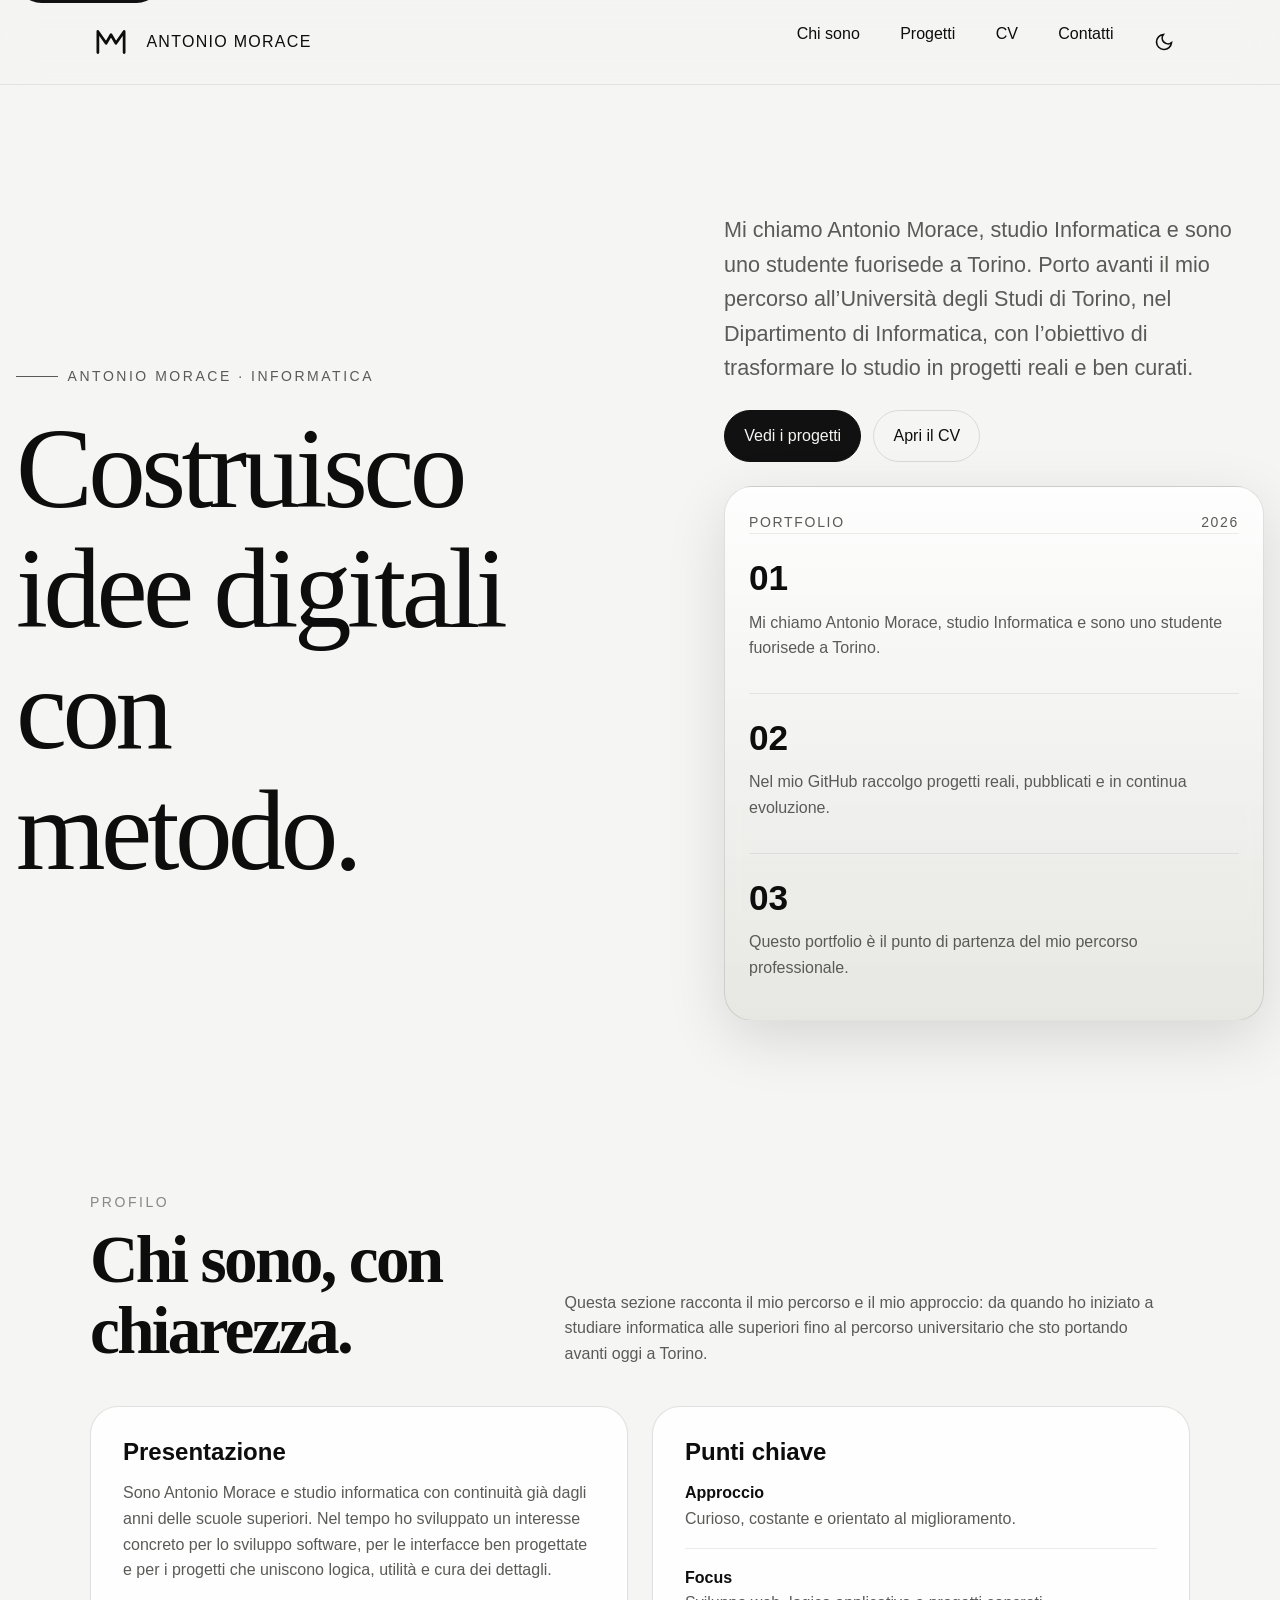
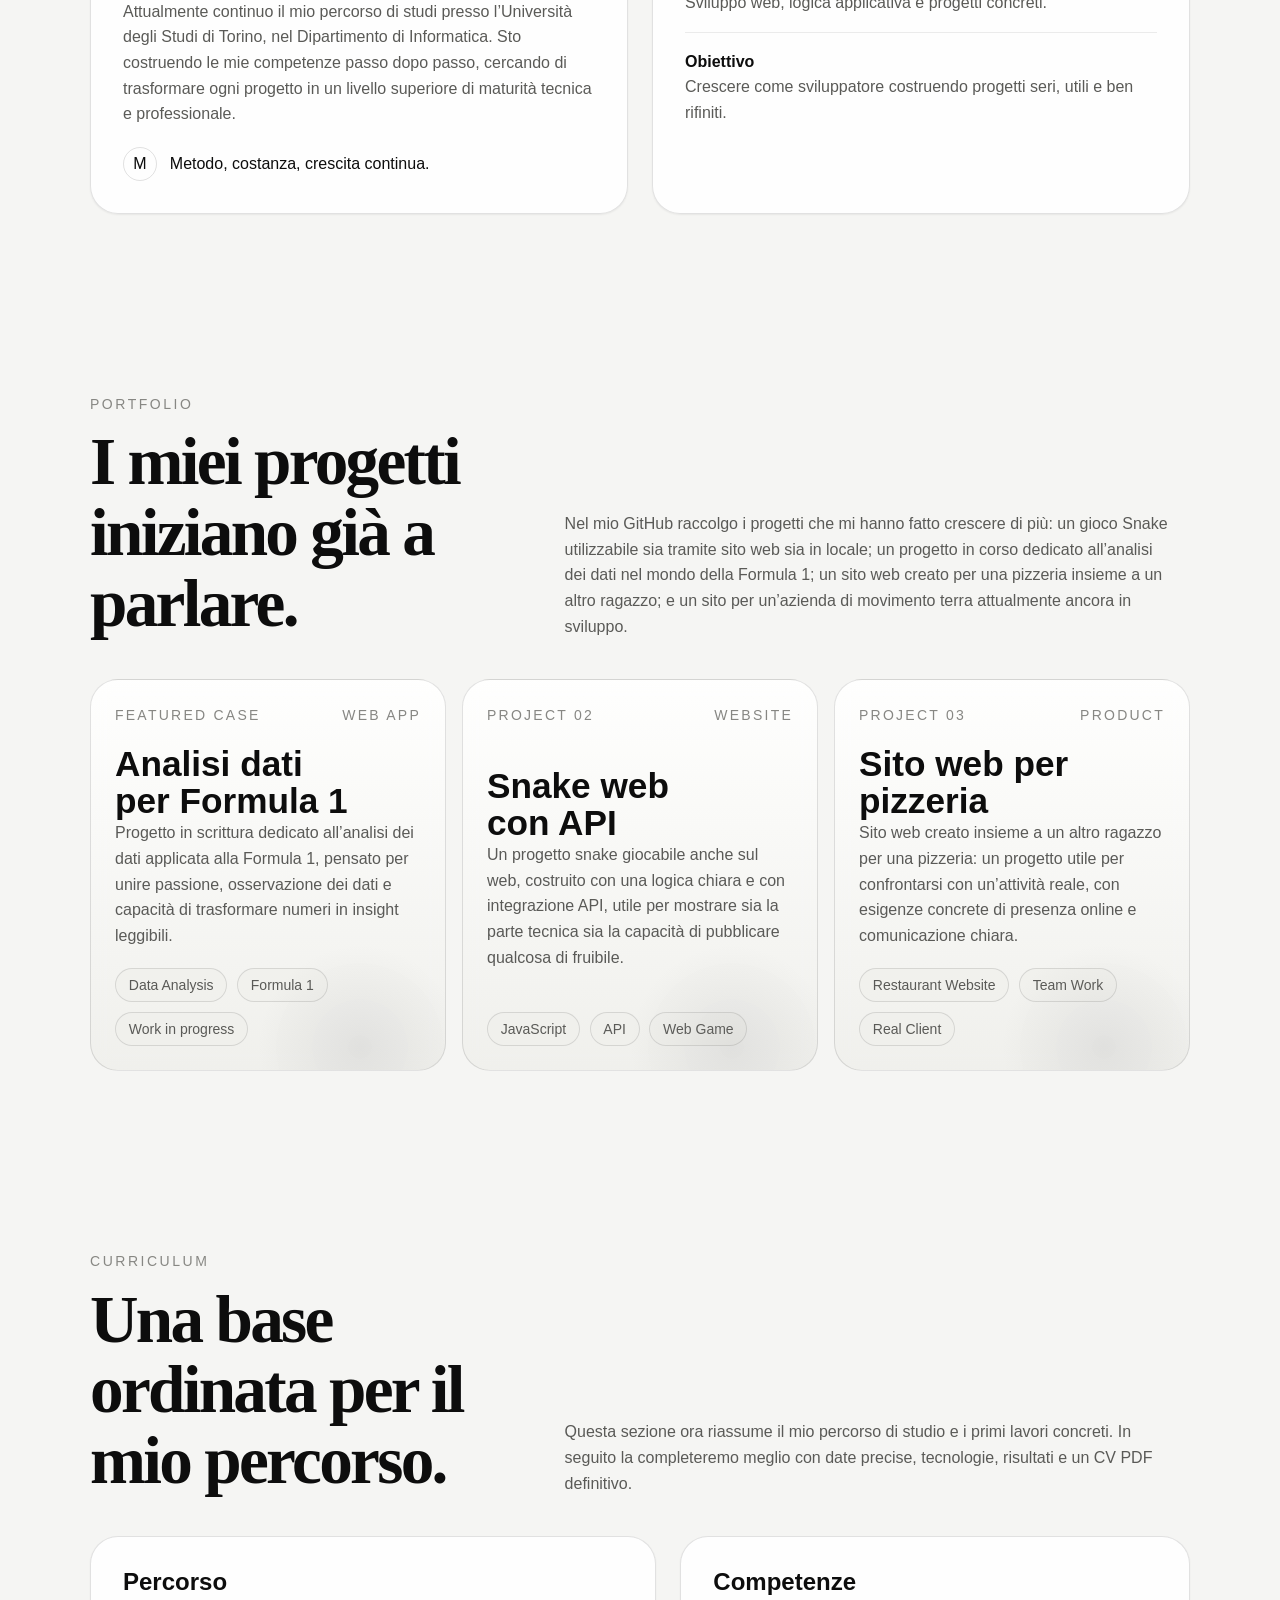
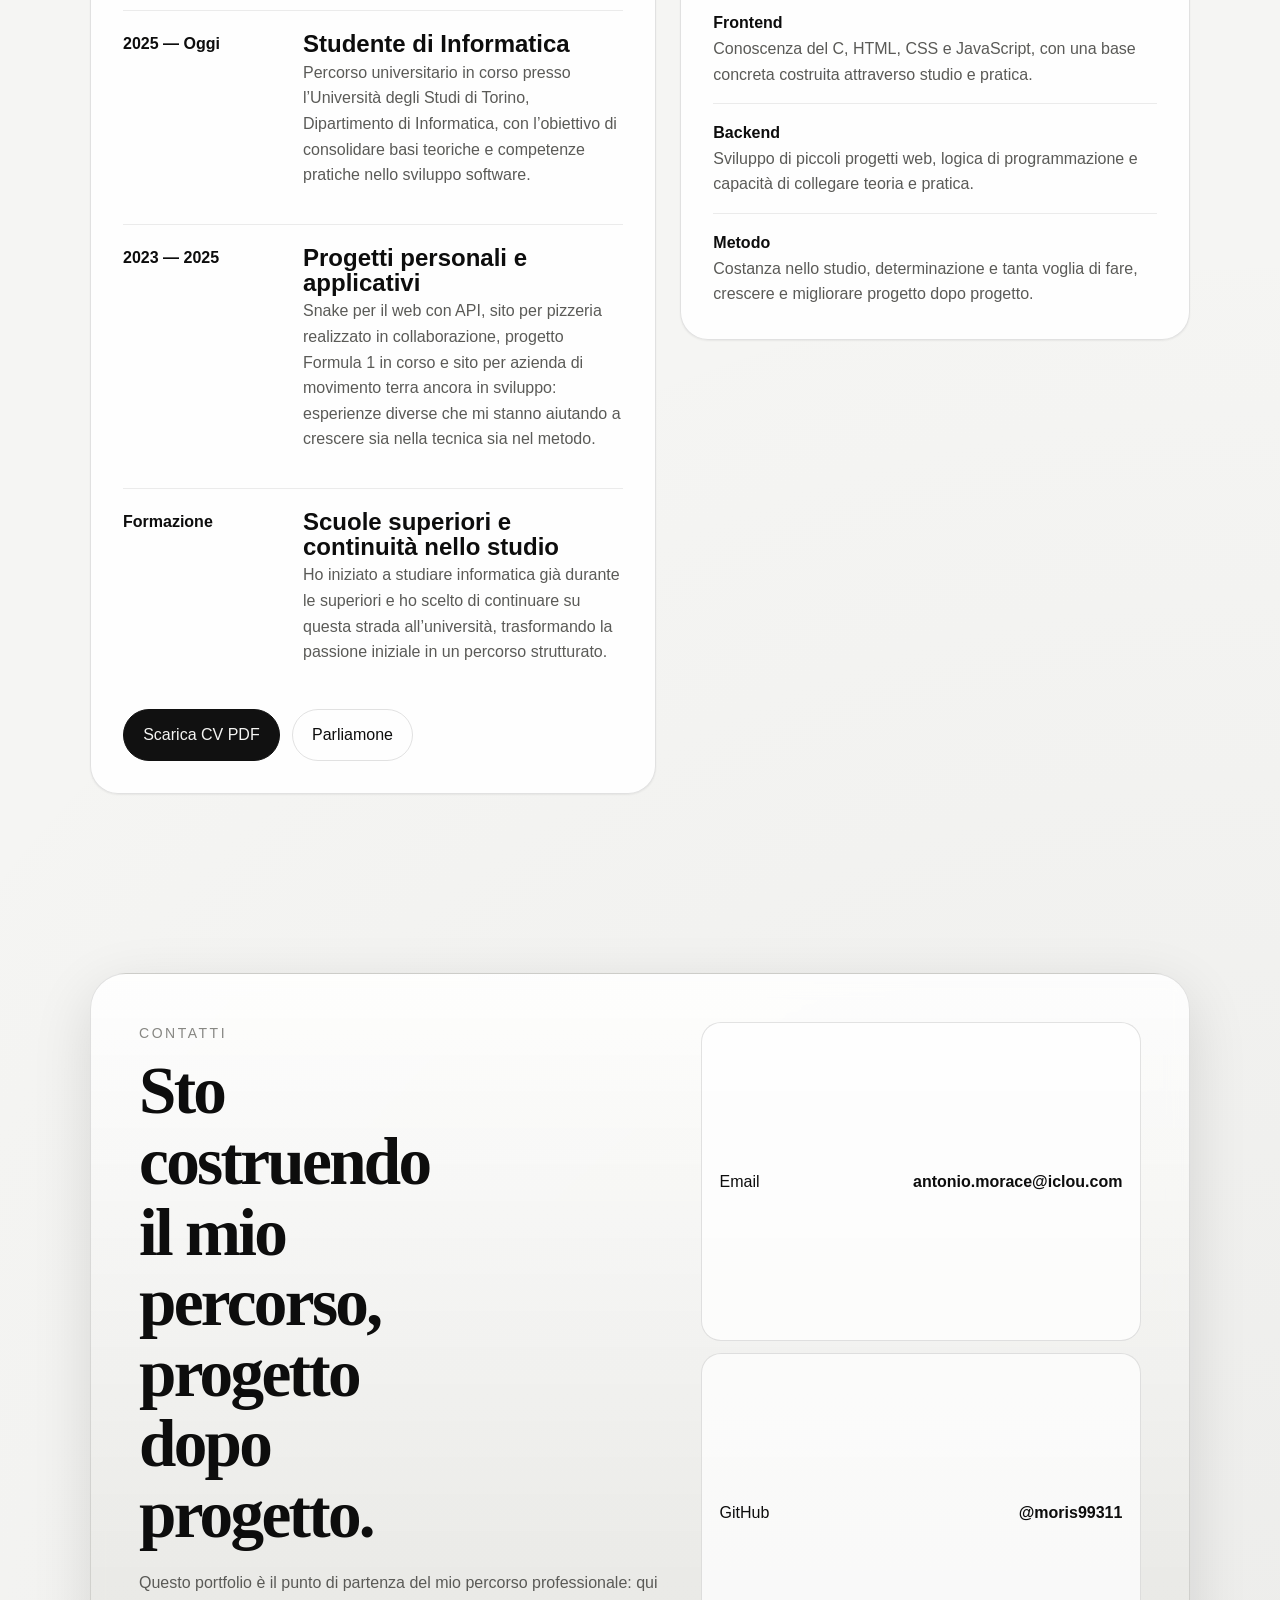
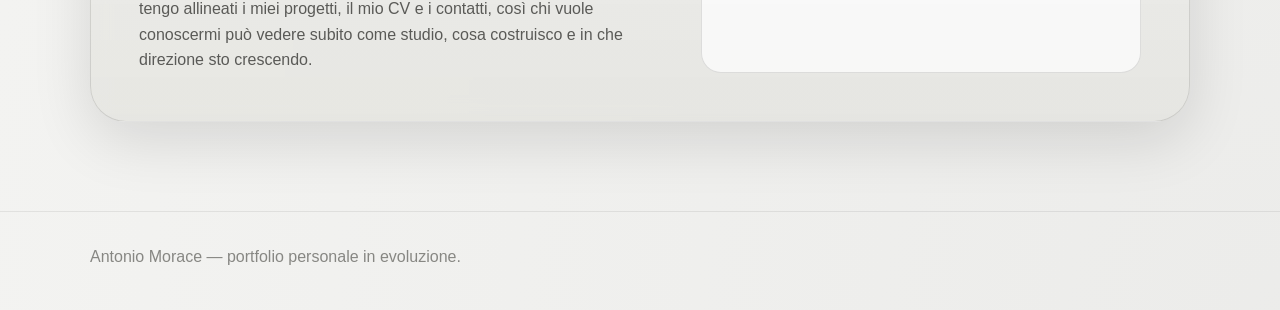
==== index.html @ 9248c42b "Rinomina personal-portfolio.html in index.html per GitHub Pages" ====
<!DOCTYPE html>
<html lang="it">
<head>
  <meta charset="UTF-8" />
  <meta name="viewport" content="width=device-width, initial-scale=1.0" />
  <title>Personal Portfolio</title>
  <meta name="description" content="Sito portfolio personale moderno con progetti, presentazione personale, CV e contatti." />
  <meta property="og:title" content="Personal Portfolio" />
  <meta property="og:description" content="Portfolio personale moderno, elegante e animato." />
  <meta property="og:type" content="website" />
  <link rel="preconnect" href="https://fonts.googleapis.com">
  <link rel="preconnect" href="https://fonts.gstatic.com" crossorigin>
  <link href="https://api.fontshare.com/v2/css?f[]=general-sans@400,500,600,700&f[]=boska@400,500,700&display=swap" rel="stylesheet">
  <link rel="stylesheet" href="./styles.css" />
</head>
<body>
  <a class="skip-link" href="#contenuto">Vai al contenuto</a>

  <header class="site-header">
    <div class="container header-inner">
      <a href="#home" class="brand" aria-label="Vai alla home del portfolio">
        <svg class="logo" viewBox="0 0 64 64" fill="none" xmlns="http://www.w3.org/2000/svg" aria-hidden="true">
          <path d="M12 48V16L24.5 34L32 21L39.5 34L52 16V48" stroke="currentColor" stroke-width="4.2" stroke-linecap="round" stroke-linejoin="round"/>
        </svg>
        <span>Antonio Morace</span>
      </a>

      <nav class="nav" aria-label="Navigazione principale">
        <a href="#about">Chi sono</a>
        <a href="#projects">Progetti</a>
        <a href="#cv">CV</a>
        <a href="#contact">Contatti</a>
        <button class="theme-toggle" data-theme-toggle aria-label="Cambia tema">
          <svg width="20" height="20" viewBox="0 0 24 24" fill="none" stroke="currentColor" stroke-width="2" aria-hidden="true">
            <path d="M21 12.79A9 9 0 1 1 11.21 3 7 7 0 0 0 21 12.79z"/>
          </svg>
        </button>
      </nav>
    </div>
  </header>

  <main id="contenuto">
    <section class="hero wide" id="home">
      <div class="hero-grid">
        <div class="reveal is-visible">
          <div class="eyebrow">Antonio Morace · Informatica</div>
          <h1>Costruisco idee digitali con metodo.</h1>
        </div>

        <div class="hero-copy reveal is-visible">
          <p>
            Mi chiamo Antonio Morace, studio Informatica e sono uno studente fuorisede a Torino.
            Porto avanti il mio percorso all’Università degli Studi di Torino, nel Dipartimento di Informatica,
            con l’obiettivo di trasformare lo studio in progetti reali e ben curati.
          </p>

          <div class="hero-actions">
            <a class="btn btn-primary" href="#projects">Vedi i progetti</a>
            <a class="btn btn-secondary" href="#cv">Apri il CV</a>
          </div>

          <aside class="hero-panel grain" aria-label="Pannello introduttivo portfolio">
            <div class="hero-card-top">
              <span>Portfolio</span>
              <span>2026</span>
            </div>

            <div class="metric-stack">
              <div class="metric">
                <strong>01</strong>
                <span>Mi chiamo Antonio Morace, studio Informatica e sono uno studente fuorisede a Torino.</span>
              </div>
              <div class="metric">
                <strong>02</strong>
                <span>Nel mio GitHub raccolgo progetti reali, pubblicati e in continua evoluzione.</span>
              </div>
              <div class="metric">
                <strong>03</strong>
                <span>Questo portfolio è il punto di partenza del mio percorso professionale.</span>
              </div>
            </div>
          </aside>
        </div>
      </div>
    </section>

    <section id="about">
      <div class="container">
        <div class="section-head reveal">
          <div>
            <div class="section-label">Profilo</div>
            <h2>Chi sono, con chiarezza.</h2>
          </div>
          <p>
            Questa sezione racconta il mio percorso e il mio approccio: da quando ho iniziato a studiare informatica
            alle superiori fino al percorso universitario che sto portando avanti oggi a Torino.
          </p>
        </div>

        <div class="about-grid">
          <article class="panel reveal">
            <h3>Presentazione</h3>
            <p>
              Sono Antonio Morace e studio informatica con continuità già dagli anni delle scuole superiori.
              Nel tempo ho sviluppato un interesse concreto per lo sviluppo software, per le interfacce ben progettate
              e per i progetti che uniscono logica, utilità e cura dei dettagli.
            </p>
            <p>
              Attualmente continuo il mio percorso di studi presso l’Università degli Studi di Torino,
              nel Dipartimento di Informatica. Sto costruendo le mie competenze passo dopo passo,
              cercando di trasformare ogni progetto in un livello superiore di maturità tecnica e professionale.
            </p>
            <div class="signature">
              <span class="signature-mark">M</span>
              <span>Metodo, costanza, crescita continua.</span>
            </div>
          </article>

          <aside class="panel reveal">
            <h3>Punti chiave</h3>
            <div class="mini-list">
              <div class="mini-item">
                <strong>Approccio</strong>
                <p>Curioso, costante e orientato al miglioramento.</p>
              </div>
              <div class="mini-item">
                <strong>Focus</strong>
                <p>Sviluppo web, logica applicativa e progetti concreti.</p>
              </div>
              <div class="mini-item">
                <strong>Obiettivo</strong>
                <p>Crescere come sviluppatore costruendo progetti seri, utili e ben rifiniti.</p>
              </div>
            </div>
          </aside>
        </div>
      </div>
    </section>

    <section id="projects">
      <div class="container">
        <div class="section-head reveal">
          <div>
            <div class="section-label">Portfolio</div>
            <h2>I miei progetti iniziano già a parlare.</h2>
          </div>
          <p>
            Nel mio GitHub raccolgo i progetti che mi hanno fatto crescere di più:
            un gioco Snake utilizzabile sia tramite sito web sia in locale;
            un progetto in corso dedicato all’analisi dei dati nel mondo della Formula 1;
            un sito web creato per una pizzeria insieme a un altro ragazzo;
            e un sito per un’azienda di movimento terra attualmente ancora in sviluppo.
          </p>
        </div>

        <div class="project-grid">
          <article class="project-card large reveal">
            <div class="project-meta"><span>Featured case</span><span>Web app</span></div>
            <div>
              <h3>Analisi dati per Formula 1</h3>
              <p>
                Progetto in scrittura dedicato all’analisi dei dati applicata alla Formula 1,
                pensato per unire passione, osservazione dei dati e capacità di trasformare numeri in insight leggibili.
              </p>
            </div>
            <div class="tags">
              <span class="tag">Data Analysis</span>
              <span class="tag">Formula 1</span>
              <span class="tag">Work in progress</span>
            </div>
          </article>

          <article class="project-card reveal">
            <div class="project-meta"><span>Project 02</span><span>Website</span></div>
            <div>
              <h3>Snake web con API</h3>
              <p>
                Un progetto snake giocabile anche sul web, costruito con una logica chiara e con integrazione API,
                utile per mostrare sia la parte tecnica sia la capacità di pubblicare qualcosa di fruibile.
              </p>
            </div>
            <div class="tags">
              <span class="tag">JavaScript</span>
              <span class="tag">API</span>
              <span class="tag">Web Game</span>
            </div>
          </article>

          <article class="project-card reveal">
            <div class="project-meta"><span>Project 03</span><span>Product</span></div>
            <div>
              <h3>Sito web per pizzeria</h3>
              <p>
                Sito web creato insieme a un altro ragazzo per una pizzeria:
                un progetto utile per confrontarsi con un’attività reale,
                con esigenze concrete di presenza online e comunicazione chiara.
              </p>
            </div>
            <div class="tags">
              <span class="tag">Restaurant Website</span>
              <span class="tag">Team Work</span>
              <span class="tag">Real Client</span>
            </div>
          </article>
        </div>
      </div>
    </section>

    <section id="cv">
      <div class="container">
        <div class="section-head reveal">
          <div>
            <div class="section-label">Curriculum</div>
            <h2>Una base ordinata per il mio percorso.</h2>
          </div>
          <p>
            Questa sezione ora riassume il mio percorso di studio e i primi lavori concreti.
            In seguito la completeremo meglio con date precise, tecnologie, risultati e un CV PDF definitivo.
          </p>
        </div>

        <div class="cv-grid">
          <div class="panel reveal">
            <h3>Percorso</h3>
            <div class="timeline">
              <div class="timeline-item">
                <strong>2025 — Oggi</strong>
                <div>
                  <h3>Studente di Informatica</h3>
                  <p>
                    Percorso universitario in corso presso l’Università degli Studi di Torino,
                    Dipartimento di Informatica, con l’obiettivo di consolidare basi teoriche
                    e competenze pratiche nello sviluppo software.
                  </p>
                </div>
              </div>

              <div class="timeline-item">
                <strong>2023 — 2025</strong>
                <div>
                  <h3>Progetti personali e applicativi</h3>
                  <p>
                    Snake per il web con API, sito per pizzeria realizzato in collaborazione,
                    progetto Formula 1 in corso e sito per azienda di movimento terra ancora in sviluppo:
                    esperienze diverse che mi stanno aiutando a crescere sia nella tecnica sia nel metodo.
                  </p>
                </div>
              </div>

              <div class="timeline-item">
                <strong>Formazione</strong>
                <div>
                  <h3>Scuole superiori e continuità nello studio</h3>
                  <p>
                    Ho iniziato a studiare informatica già durante le superiori e ho scelto di continuare su questa strada
                    all’università, trasformando la passione iniziale in un percorso strutturato.
                  </p>
                </div>
              </div>
            </div>

            <div class="cv-actions">
              <a class="btn btn-primary" href="#">Scarica CV PDF</a>
              <a class="btn btn-secondary" href="#contact">Parliamone</a>
            </div>
          </div>

          <aside class="panel reveal">
            <h3>Competenze</h3>
            <div class="mini-list">
              <div class="mini-item">
                <strong>Frontend</strong>
                <p>Conoscenza del C, HTML, CSS e JavaScript, con una base concreta costruita attraverso studio e pratica.</p>
              </div>
              <div class="mini-item">
                <strong>Backend</strong>
                <p>Sviluppo di piccoli progetti web, logica di programmazione e capacità di collegare teoria e pratica.</p>
              </div>
              <div class="mini-item">
                <strong>Metodo</strong>
                <p>Costanza nello studio, determinazione e tanta voglia di fare, crescere e migliorare progetto dopo progetto.</p>
              </div>
            </div>
          </aside>
        </div>
      </div>
    </section>

    <section id="contact">
      <div class="container">
        <div class="contact-shell reveal">
          <div>
            <div class="section-label">Contatti</div>
            <h2 style="font-family: var(--font-display); font-size: var(--text-3xl); letter-spacing:-.04em; max-width:10ch;">
              Sto costruendo il mio percorso, progetto dopo progetto.
            </h2>
            <p style="margin-top: var(--space-5);">
              Questo portfolio è il punto di partenza del mio percorso professionale:
              qui tengo allineati i miei progetti, il mio CV e i contatti,
              così chi vuole conoscermi può vedere subito come studio, cosa costruisco
              e in che direzione sto crescendo.
            </p>
          </div>

          <div class="contact-list" aria-label="Metodi di contatto">
            <a class="contact-link" href="mailto:antonio.morace@iclou.com">
              <span>Email</span>
              <strong>antonio.morace@iclou.com</strong>
            </a>

            <a class="contact-link" href="https://github.com/moris99311" target="_blank" rel="noopener noreferrer">
              <span>GitHub</span>
              <strong>@moris99311</strong>
            </a>
          </div>
        </div>
      </div>
    </section>
  </main>

  <footer class="footer">
    <div class="container">
      Antonio Morace — portfolio personale in evoluzione.
    </div>
  </footer>

  <script>
    (function () {
      const root = document.documentElement;
      const toggle = document.querySelector('[data-theme-toggle]');
      let theme = matchMedia('(prefers-color-scheme: dark)').matches ? 'dark' : 'light';
      root.setAttribute('data-theme', theme);

      const updateIcon = () => {
        if (!toggle) return;
        toggle.setAttribute('aria-label', theme === 'dark' ? 'Passa al tema chiaro' : 'Passa al tema scuro');
        toggle.innerHTML = theme === 'dark'
          ? '<svg width="20" height="20" viewBox="0 0 24 24" fill="none" stroke="currentColor" stroke-width="2" aria-hidden="true"><circle cx="12" cy="12" r="5"/><path d="M12 1v2M12 21v2M4.22 4.22l1.42 1.42M18.36 18.36l1.42 1.42M1 12h2M21 12h2M4.22 19.78l1.42-1.42M18.36 5.64l1.42-1.42"/></svg>'
          : '<svg width="20" height="20" viewBox="0 0 24 24" fill="none" stroke="currentColor" stroke-width="2" aria-hidden="true"><path d="M21 12.79A9 9 0 1 1 11.21 3 7 7 0 0 0 21 12.79z"/></svg>';
      };

      updateIcon();

      toggle?.addEventListener('click', () => {
        theme = theme === 'dark' ? 'light' : 'dark';
        root.setAttribute('data-theme', theme);
        updateIcon();
      });

      const observer = new IntersectionObserver((entries) => {
        entries.forEach(entry => {
          if (entry.isIntersecting) entry.target.classList.add('is-visible');
        });
      }, { threshold: 0.18 });

      document.querySelectorAll('.reveal:not(.is-visible)').forEach(el => observer.observe(el));

      const header = document.querySelector('.site-header');
      let lastY = window.scrollY;

      window.addEventListener('scroll', () => {
        const currentY = window.scrollY;
        header.style.boxShadow = currentY > 20 ? 'var(--shadow-sm)' : 'none';
        header.style.transform = currentY > lastY && currentY > 160 ? 'translateY(-100%)' : 'translateY(0)';
        lastY = currentY;
      }, { passive: true });
    })();
  </script>
</body>
</html>
---- styles.css ----
:root,[data-theme="light"] {
      --font-body: 'General Sans', Inter, sans-serif;
      --font-display: 'Boska', Georgia, serif;
      --text-xs: clamp(0.75rem, 0.7rem + 0.25vw, 0.875rem);
      --text-sm: clamp(0.875rem, 0.8rem + 0.35vw, 1rem);
      --text-base: clamp(1rem, 0.95rem + 0.25vw, 1.125rem);
      --text-lg: clamp(1.125rem, 1rem + 0.75vw, 1.5rem);
      --text-xl: clamp(1.5rem, 1.2rem + 1.25vw, 2.25rem);
      --text-2xl: clamp(2rem, 1.2rem + 2.5vw, 3.5rem);
      --text-3xl: clamp(2.5rem, 1rem + 4vw, 5rem);
      --text-hero: clamp(3.4rem, 0.8rem + 8vw, 8rem);
      --space-1: 0.25rem;
      --space-2: 0.5rem;
      --space-3: 0.75rem;
      --space-4: 1rem;
      --space-5: 1.25rem;
      --space-6: 1.5rem;
      --space-8: 2rem;
      --space-10: 2.5rem;
      --space-12: 3rem;
      --space-16: 4rem;
      --space-20: 5rem;
      --space-24: 6rem;
      --space-32: 8rem;
      --color-bg: #f5f5f3;
      --color-surface: #ffffff;
      --color-surface-2: #efefec;
      --color-surface-offset: #e5e5e1;
      --color-surface-dynamic: #d8d8d2;
      --color-border: rgba(17,17,17,.12);
      --color-divider: rgba(17,17,17,.08);
      --color-text: #0d0d0d;
      --color-text-muted: #5a5a57;
      --color-text-faint: #878783;
      --color-text-inverse: #f5f5f3;
      --color-primary: #111111;
      --color-primary-hover: #2d2d2d;
      --color-primary-active: #000000;
      --shadow-sm: 0 1px 2px rgba(0,0,0,.06);
      --shadow-md: 0 10px 30px rgba(0,0,0,.08);
      --shadow-lg: 0 18px 60px rgba(0,0,0,.12);
      --radius-sm: .5rem;
      --radius-md: .85rem;
      --radius-lg: 1.25rem;
      --radius-xl: 1.75rem;
      --radius-full: 9999px;
      --transition-interactive: 180ms cubic-bezier(0.16, 1, 0.3, 1);
      --content-default: 1100px;
      --content-wide: 1320px;
      --header-height: 84px;
    }

    [data-theme="dark"] {
      --color-bg: #0c0c0c;
      --color-surface: #121212;
      --color-surface-2: #171717;
      --color-surface-offset: #1d1d1d;
      --color-surface-dynamic: #292929;
      --color-border: rgba(255,255,255,.12);
      --color-divider: rgba(255,255,255,.08);
      --color-text: #f2f2ef;
      --color-text-muted: #b7b7b1;
      --color-text-faint: #7a7a75;
      --color-text-inverse: #101010;
      --color-primary: #f2f2ef;
      --color-primary-hover: #ffffff;
      --color-primary-active: #d8d8d2;
      --shadow-sm: 0 1px 2px rgba(0,0,0,.3);
      --shadow-md: 0 12px 30px rgba(0,0,0,.35);
      --shadow-lg: 0 18px 60px rgba(0,0,0,.45);
    }

    @media (prefers-color-scheme: dark) {
      :root:not([data-theme]) {
        --color-bg: #0c0c0c;
        --color-surface: #121212;
        --color-surface-2: #171717;
        --color-surface-offset: #1d1d1d;
        --color-surface-dynamic: #292929;
        --color-border: rgba(255,255,255,.12);
        --color-divider: rgba(255,255,255,.08);
        --color-text: #f2f2ef;
        --color-text-muted: #b7b7b1;
        --color-text-faint: #7a7a75;
        --color-text-inverse: #101010;
        --color-primary: #f2f2ef;
        --color-primary-hover: #ffffff;
        --color-primary-active: #d8d8d2;
      }
    }

    *, *::before, *::after { box-sizing: border-box; margin: 0; padding: 0; }
    html { scroll-behavior: smooth; text-size-adjust: none; scroll-padding-top: 96px; }
    body {
      min-height: 100dvh;
      font-family: var(--font-body, sans-serif);
      background:
        radial-gradient(circle at top left, rgba(255,255,255,.05), transparent 28%),
        radial-gradient(circle at bottom right, rgba(128,128,128,.08), transparent 32%),
        var(--color-bg);
      color: var(--color-text);
      line-height: 1.6;
      overflow-x: hidden;
    }
    img, svg { display:block; max-width:100%; }
    a { color: inherit; text-decoration: none; }
    button { border: none; background: none; color: inherit; cursor: pointer; }
    p { max-width: 68ch; color: var(--color-text-muted); }
    h1, h2, h3 { line-height: 1.05; }
    ::selection { background: rgba(127,127,127,.25); }
    :focus-visible { outline: 2px solid var(--color-primary); outline-offset: 3px; border-radius: var(--radius-sm); }
    @media (prefers-reduced-motion: reduce) {
      *,*::before,*::after { animation-duration: .01ms !important; transition-duration: .01ms !important; scroll-behavior: auto !important; }
    }

    .skip-link {
      position: absolute; left: 1rem; top: -3rem; background: var(--color-primary); color: var(--color-text-inverse);
      padding: .8rem 1rem; border-radius: var(--radius-full); z-index: 999;
    }
    .skip-link:focus { top: 1rem; }

    .container { width:min(calc(100% - 2rem), var(--content-default)); margin-inline:auto; }
    .wide { width:min(calc(100% - 2rem), var(--content-wide)); margin-inline:auto; }

    main { overflow: clip; }

    .site-header {
      position: sticky; top: 0; z-index: 50;
      background: color-mix(in srgb, var(--color-bg) 82%, transparent);
      backdrop-filter: blur(18px);
      border-bottom: 1px solid var(--color-divider);
    }
    .header-inner {
      display:flex; align-items:center; justify-content:space-between; gap:var(--space-4);
      min-height: var(--header-height);
      padding-block: var(--space-2);
    }
    .brand { display:flex; align-items:center; gap:.9rem; font-size:var(--text-sm); letter-spacing:.08em; text-transform:uppercase; flex-shrink:0; }
    .logo { width:42px; height:42px; color: var(--color-text); }
    .nav { display:flex; align-items:center; justify-content:flex-end; gap: var(--space-2); flex-wrap: wrap; }
    .nav a, .theme-toggle {
      min-height:44px; padding: 0 .95rem; border-radius: var(--radius-full); font-size: var(--text-sm);
      border:1px solid transparent; transition: background var(--transition-interactive), border-color var(--transition-interactive), transform var(--transition-interactive);
    }
    .nav a:hover, .theme-toggle:hover { background: var(--color-surface-2); border-color: var(--color-border); }
    .nav a:active, .theme-toggle:active { transform: translateY(1px); }

    .hero {
      min-height: calc(100dvh - var(--header-height));
      display:grid; align-items:center; padding: clamp(var(--space-16), 10vw, var(--space-32)) 0 clamp(var(--space-10), 5vw, var(--space-16));
    }
    .hero-grid {
      display:grid; grid-template-columns: minmax(0, 1.1fr) minmax(320px, .9fr); gap: clamp(var(--space-6), 4vw, var(--space-12)); align-items:center;
    }
    .eyebrow {
      display:inline-flex; align-items:center; gap:.6rem; margin-bottom: var(--space-5);
      font-size:var(--text-xs); letter-spacing:.18em; text-transform:uppercase; color: var(--color-text-muted);
    }
    .eyebrow::before { content:""; width:42px; height:1px; background: currentColor; }
    .hero h1 {
      font-family: var(--font-display, serif);
      font-size: var(--text-hero);
      font-weight: 500;
      letter-spacing: -.04em;
      max-width: 9ch;
    }
    .hero-copy {
      display:grid; gap: var(--space-6);
      padding-bottom: var(--space-4);
      align-content:center;
    }
    .hero-copy p { font-size: clamp(1rem, .92rem + .65vw, 1.35rem); color: var(--color-text-muted); max-width: 56ch; }
    .hero-actions { display:flex; gap: var(--space-3); flex-wrap:wrap; }
    .btn {
      display:inline-flex; align-items:center; justify-content:center; gap:.8rem;
      min-height:52px; padding: 0 1.2rem; border-radius: var(--radius-full);
      font-size: var(--text-sm); border:1px solid var(--color-border);
      transition: transform var(--transition-interactive), background var(--transition-interactive), box-shadow var(--transition-interactive), border-color var(--transition-interactive);
    }
    .btn:hover { transform: translateY(-1px); box-shadow: var(--shadow-md); }
    .btn:active { transform: translateY(0); }
    .btn-primary { background: var(--color-primary); color: var(--color-text-inverse); border-color: var(--color-primary); }
    .btn-secondary { background: transparent; }

    .hero-panel {
      background: linear-gradient(180deg, color-mix(in srgb, var(--color-surface) 88%, transparent), color-mix(in srgb, var(--color-surface-offset) 92%, transparent));
      border:1px solid var(--color-border);
      border-radius: var(--radius-xl);
      padding: var(--space-6);
      box-shadow: var(--shadow-lg);
      position: relative;
      overflow: hidden;
      min-height: 440px;
      display:grid; align-content:space-between;
    }
    .hero-panel::before {
      content:""; position:absolute; inset:-20% auto auto 40%; width:280px; height:280px; border-radius:50%;
      background: radial-gradient(circle, rgba(255,255,255,.14), transparent 60%);
      filter: blur(10px);
    }
    .hero-card-top { display:flex; justify-content:space-between; gap:var(--space-4); font-size:var(--text-xs); letter-spacing:.12em; text-transform:uppercase; color:var(--color-text-muted); }
    .metric-stack { display:grid; gap: var(--space-4); align-self:end; }
    .metric {
      display:grid; gap:.2rem;
      padding: var(--space-4) 0;
      border-top:1px solid var(--color-divider);
    }
    .metric strong { font-size: var(--text-xl); font-weight:600; color: var(--color-text); }
    .metric span { font-size:var(--text-sm); color: var(--color-text-muted); }

    main section { padding-block: clamp(var(--space-12), 7vw, var(--space-24)); scroll-margin-top: 110px; }
    .section-head {
      display:grid; grid-template-columns: minmax(280px, .82fr) minmax(0, 1.18fr); gap: clamp(var(--space-5), 4vw, var(--space-10)); margin-bottom: var(--space-10);
      align-items:end;
    }
    .section-head h2 { font-family: var(--font-display, serif); font-size: var(--text-3xl); letter-spacing:-.04em; }
    .section-label { font-size: var(--text-xs); text-transform: uppercase; letter-spacing: .18em; color: var(--color-text-faint); margin-bottom: var(--space-3); }

    .about-grid {
      display:grid; grid-template-columns: 1fr 1fr; gap: var(--space-6);
    }
    .panel {
      background: color-mix(in srgb, var(--color-surface) 88%, transparent);
      border:1px solid var(--color-border);
      border-radius: var(--radius-xl);
      padding: clamp(var(--space-5), 3vw, var(--space-8));
      box-shadow: var(--shadow-sm);
    }
    .panel h3 { font-size: var(--text-lg); margin-bottom: var(--space-4); }
    .panel p + p { margin-top: var(--space-4); }

    .signature {
      margin-top: var(--space-5); display:inline-flex; align-items:center; gap:.8rem;
      color: var(--color-text); font-size: var(--text-sm);
    }
    .signature-mark { width:34px; height:34px; border-radius:50%; border:1px solid var(--color-border); display:grid; place-items:center; }

    .project-grid {
      display:grid; grid-template-columns: repeat(12, minmax(0, 1fr)); gap: var(--space-4);
    }
    .project-card {
      grid-column: span 4;
      align-content:space-between;
      background: linear-gradient(180deg, color-mix(in srgb, var(--color-surface) 92%, transparent), color-mix(in srgb, var(--color-surface-2) 92%, transparent));
      border:1px solid var(--color-border);
      border-radius: var(--radius-xl);
      padding: var(--space-6);
      display:grid; gap: var(--space-5);
      min-height: 320px;
      position:relative;
      overflow:hidden;
      transition: transform var(--transition-interactive), box-shadow var(--transition-interactive), border-color var(--transition-interactive);
    }
    .project-card:hover { transform: translateY(-3px); box-shadow: var(--shadow-md); }
    .project-card.large { grid-column: span 4; min-height: 320px; }
    .project-card::after {
      content:""; position:absolute; inset:auto -10% -25% auto; width:240px; height:240px; border-radius:50%;
      background: radial-gradient(circle, rgba(127,127,127,.14), transparent 60%);
    }
    .project-meta { display:flex; justify-content:space-between; gap:var(--space-3); font-size:var(--text-xs); color:var(--color-text-faint); text-transform:uppercase; letter-spacing:.16em; }
    .project-card h3 { font-size: var(--text-xl); max-width: 12ch; }
    .project-card p { font-size: var(--text-sm); }
    .tags { display:flex; flex-wrap:wrap; gap:.6rem; }
    .tag {
      min-height:34px; display:inline-flex; align-items:center; padding:0 .8rem; border-radius:var(--radius-full);
      font-size:var(--text-xs); border:1px solid var(--color-border); color: var(--color-text-muted);
      background: color-mix(in srgb, var(--color-surface-2) 70%, transparent);
    }

    .timeline { display:grid; gap: var(--space-4); }
    .timeline-item {
      display:grid; grid-template-columns: 160px 1fr; gap: var(--space-5);
      padding: var(--space-5) 0; border-top: 1px solid var(--color-divider);
    }
    .timeline-item strong { font-size: var(--text-sm); color: var(--color-text); }
    .timeline-item h3 { font-size: var(--text-lg); margin-bottom: .2rem; }

    .cv-grid {
      display:grid; grid-template-columns: 1fr .9fr; gap: var(--space-6);
      align-items:start;
    }
    .cv-actions { display:flex; flex-wrap:wrap; gap: var(--space-3); margin-top: var(--space-6); }
    .mini-list { display:grid; gap: var(--space-4); }
    .mini-item { padding-bottom: var(--space-4); border-bottom:1px solid var(--color-divider); }
    .mini-item:last-child { border-bottom:none; padding-bottom:0; }

    .contact-shell {
      display:grid; grid-template-columns: 1.1fr .9fr; gap: var(--space-6);
      padding: clamp(var(--space-8), 5vw, var(--space-12));
      border-radius: calc(var(--radius-xl) + .5rem);
      background: linear-gradient(180deg, color-mix(in srgb, var(--color-surface) 86%, transparent), color-mix(in srgb, var(--color-surface-offset) 94%, transparent));
      border:1px solid var(--color-border);
      box-shadow: var(--shadow-lg);
    }
    .contact-list { display:grid; gap: var(--space-3); }
    .contact-link {
      display:flex; align-items:center; justify-content:space-between; gap:var(--space-4); padding: 1rem 1.1rem; min-height:56px;
      border:1px solid var(--color-border); border-radius: var(--radius-lg); background: color-mix(in srgb, var(--color-surface) 70%, transparent);
      transition: transform var(--transition-interactive), border-color var(--transition-interactive), background var(--transition-interactive);
    }
    .contact-link:hover { transform: translateY(-2px); border-color: color-mix(in srgb, var(--color-text) 20%, transparent); }

    @media (min-width: 981px) {
      .project-grid { align-items: stretch; }
      .project-card, .project-card.large { min-height: 320px; }
      .panel, .project-card, .hero-panel, .contact-shell { backdrop-filter: blur(10px); }
    }

    .footer {
      padding: var(--space-8) 0 var(--space-10); border-top:1px solid var(--color-divider); color: var(--color-text-faint); font-size: var(--text-sm);
    }

    .reveal { opacity: 0; transform: translateY(18px); transition: opacity .8s cubic-bezier(0.16, 1, 0.3, 1), transform .8s cubic-bezier(0.16, 1, 0.3, 1); }
    .reveal.is-visible { opacity:1; transform: translateY(0); }

    .grain::before {
      content:""; position:absolute; inset:0; pointer-events:none; opacity:.08;
      background-image: radial-gradient(circle at 20% 20%, rgba(255,255,255,.8) 0 1px, transparent 1px), radial-gradient(circle at 80% 30%, rgba(255,255,255,.45) 0 1px, transparent 1px), radial-gradient(circle at 50% 80%, rgba(255,255,255,.35) 0 1px, transparent 1px);
      background-size: 24px 24px, 30px 30px, 18px 18px;
      mix-blend-mode: overlay;
    }

    @media (max-width: 1180px) {
      .hero-grid { grid-template-columns: 1fr; }
      .hero-copy { max-width: 760px; }
      .hero-panel { min-height: 320px; }
    }

    @media (max-width: 980px) {
      :root { --header-height: auto; }
      .hero-grid, .section-head, .about-grid, .cv-grid, .contact-shell { grid-template-columns: 1fr; }
      .project-card, .project-card.large { grid-column: span 12; }
      .timeline-item { grid-template-columns: 1fr; gap: var(--space-2); }
      .hero { min-height: auto; padding-top: var(--space-12); }
      .hero-panel { min-height: 300px; }
      .section-head { margin-bottom: var(--space-8); }
      .section-head p { max-width: 60ch; }
      .contact-shell { gap: var(--space-8); }
    }

    @media (max-width: 700px) {
      html { scroll-padding-top: 130px; }
      .container, .wide { width:min(calc(100% - 1.2rem), 100%); }
      .site-header { position: sticky; }
      .header-inner { align-items:flex-start; flex-direction:column; justify-content:center; padding-block:.75rem; }
      .brand { width:100%; justify-content:space-between; }
      .nav { width:100%; overflow:auto; padding-bottom:.35rem; flex-wrap:nowrap; justify-content:flex-start; scrollbar-width:none; }
      .nav::-webkit-scrollbar { display:none; }
      .nav a, .theme-toggle { white-space:nowrap; flex:0 0 auto; min-height:46px; }
      .hero { padding-top: var(--space-10); }
      .hero h1 { max-width: 8ch; font-size: clamp(2.8rem, 11vw, 4.7rem); }
      .eyebrow { letter-spacing:.14em; }
      .hero-copy p { font-size: var(--text-base); }
      .hero-actions { display:grid; grid-template-columns: 1fr; }
      .btn { width:100%; }
      .hero-panel { padding: var(--space-5); min-height: auto; }
      .hero-card-top { gap: var(--space-2); }
      .section-head h2 { font-size: clamp(2.1rem, 9vw, 3.2rem); }
      .panel, .project-card, .contact-shell { border-radius: 1.4rem; }
      .project-grid { gap: var(--space-3); }
      .project-card, .project-card.large { min-height: 260px; padding: var(--space-5); }
      .project-card h3 { max-width: 100%; }
      .project-meta, .contact-link { gap: var(--space-2); }
      .contact-link { flex-direction:column; align-items:flex-start; }
      .cv-actions { display:grid; grid-template-columns: 1fr; }
      .footer { padding-bottom: var(--space-16); }
    }

    @media (max-width: 420px) {
      .logo { width:38px; height:38px; }
      .brand span { font-size: .82rem; }
      .metric strong { font-size: 1.4rem; }
      .metric span { font-size: .92rem; }
      .tag { min-height:32px; padding: 0 .7rem; }
    }
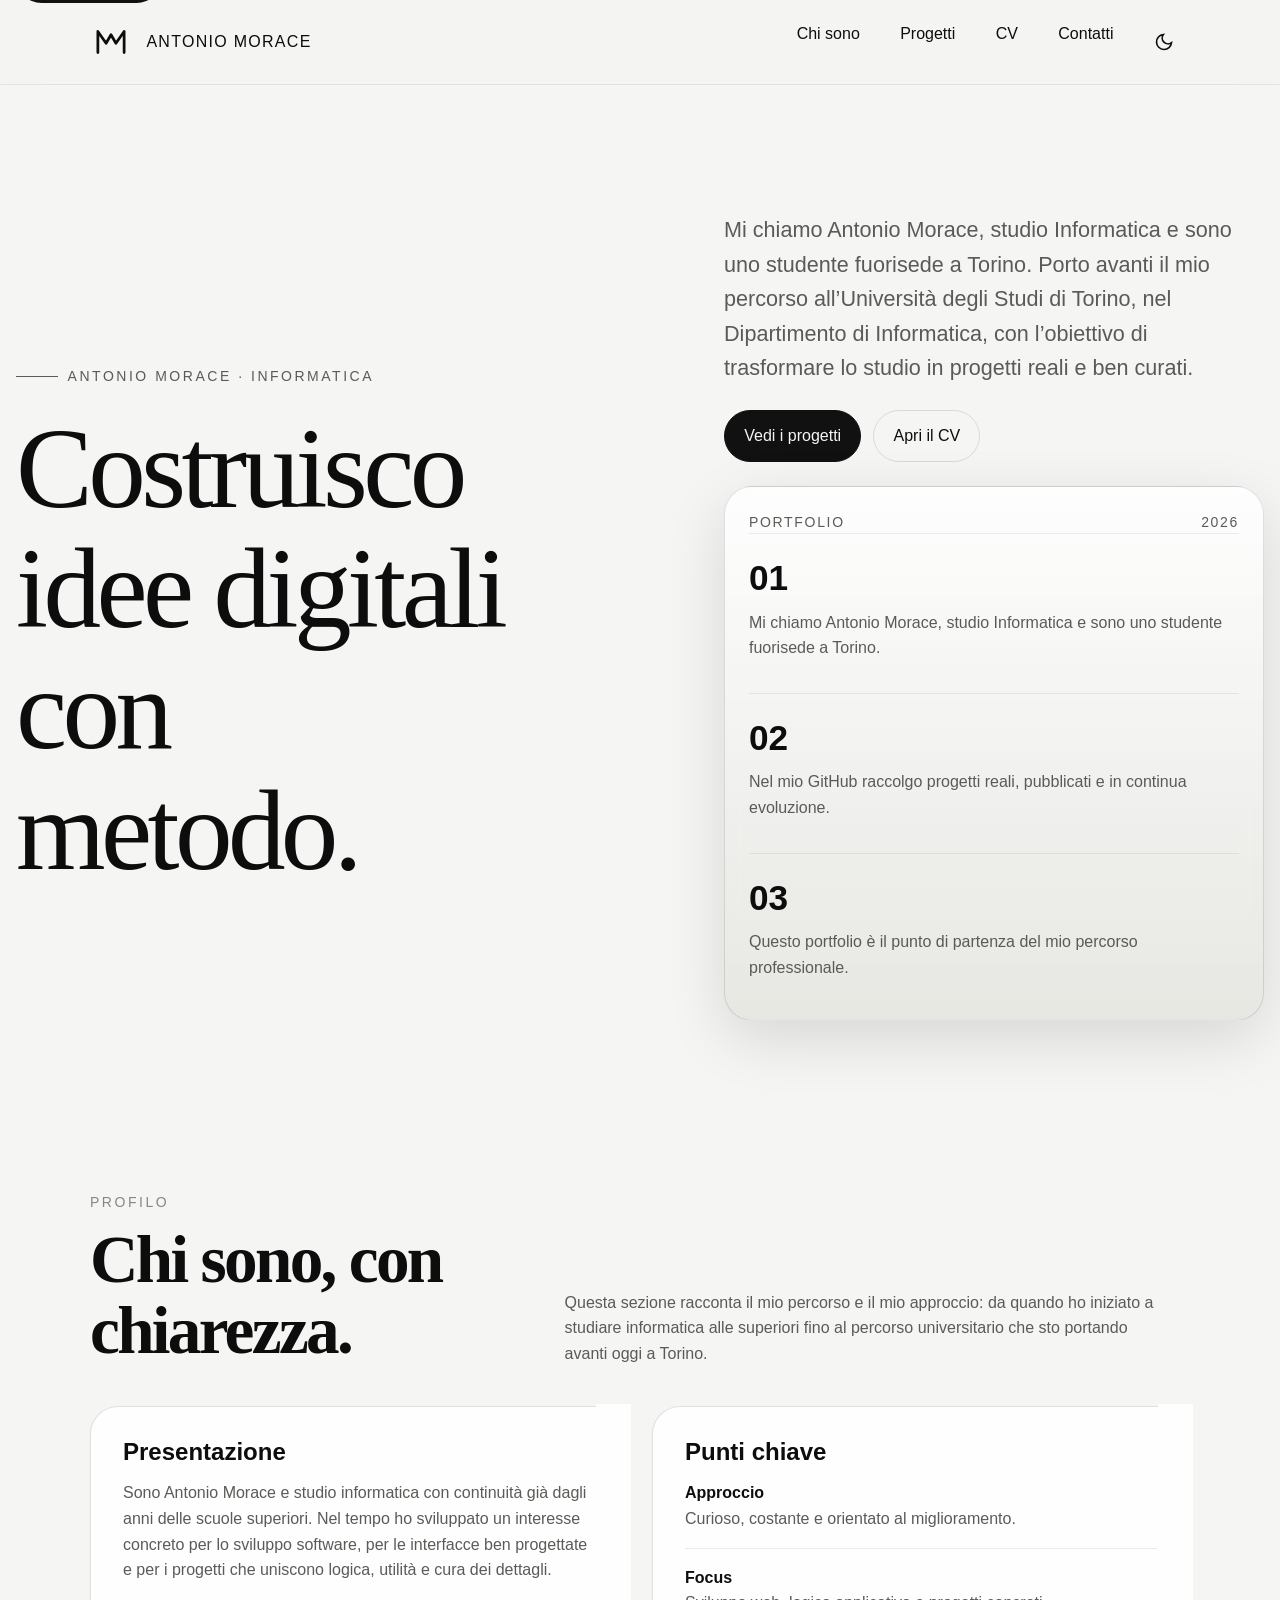
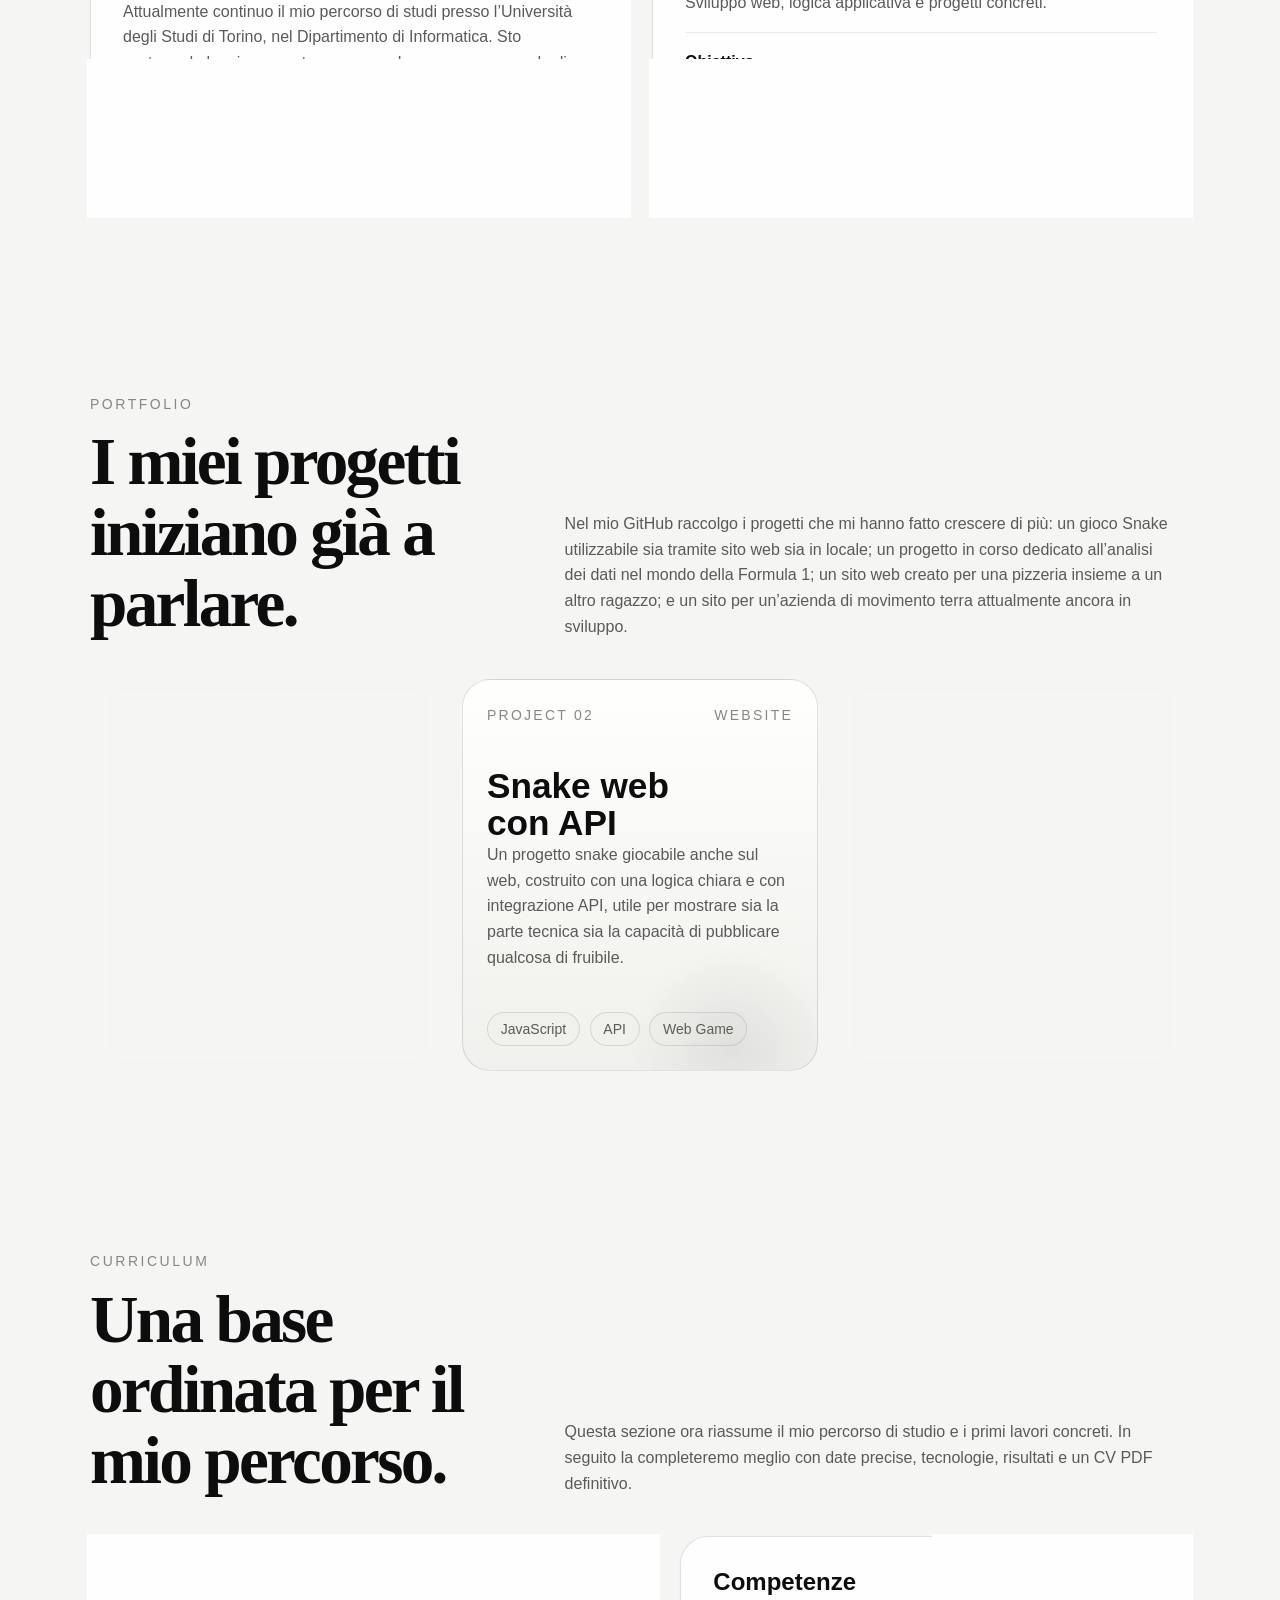
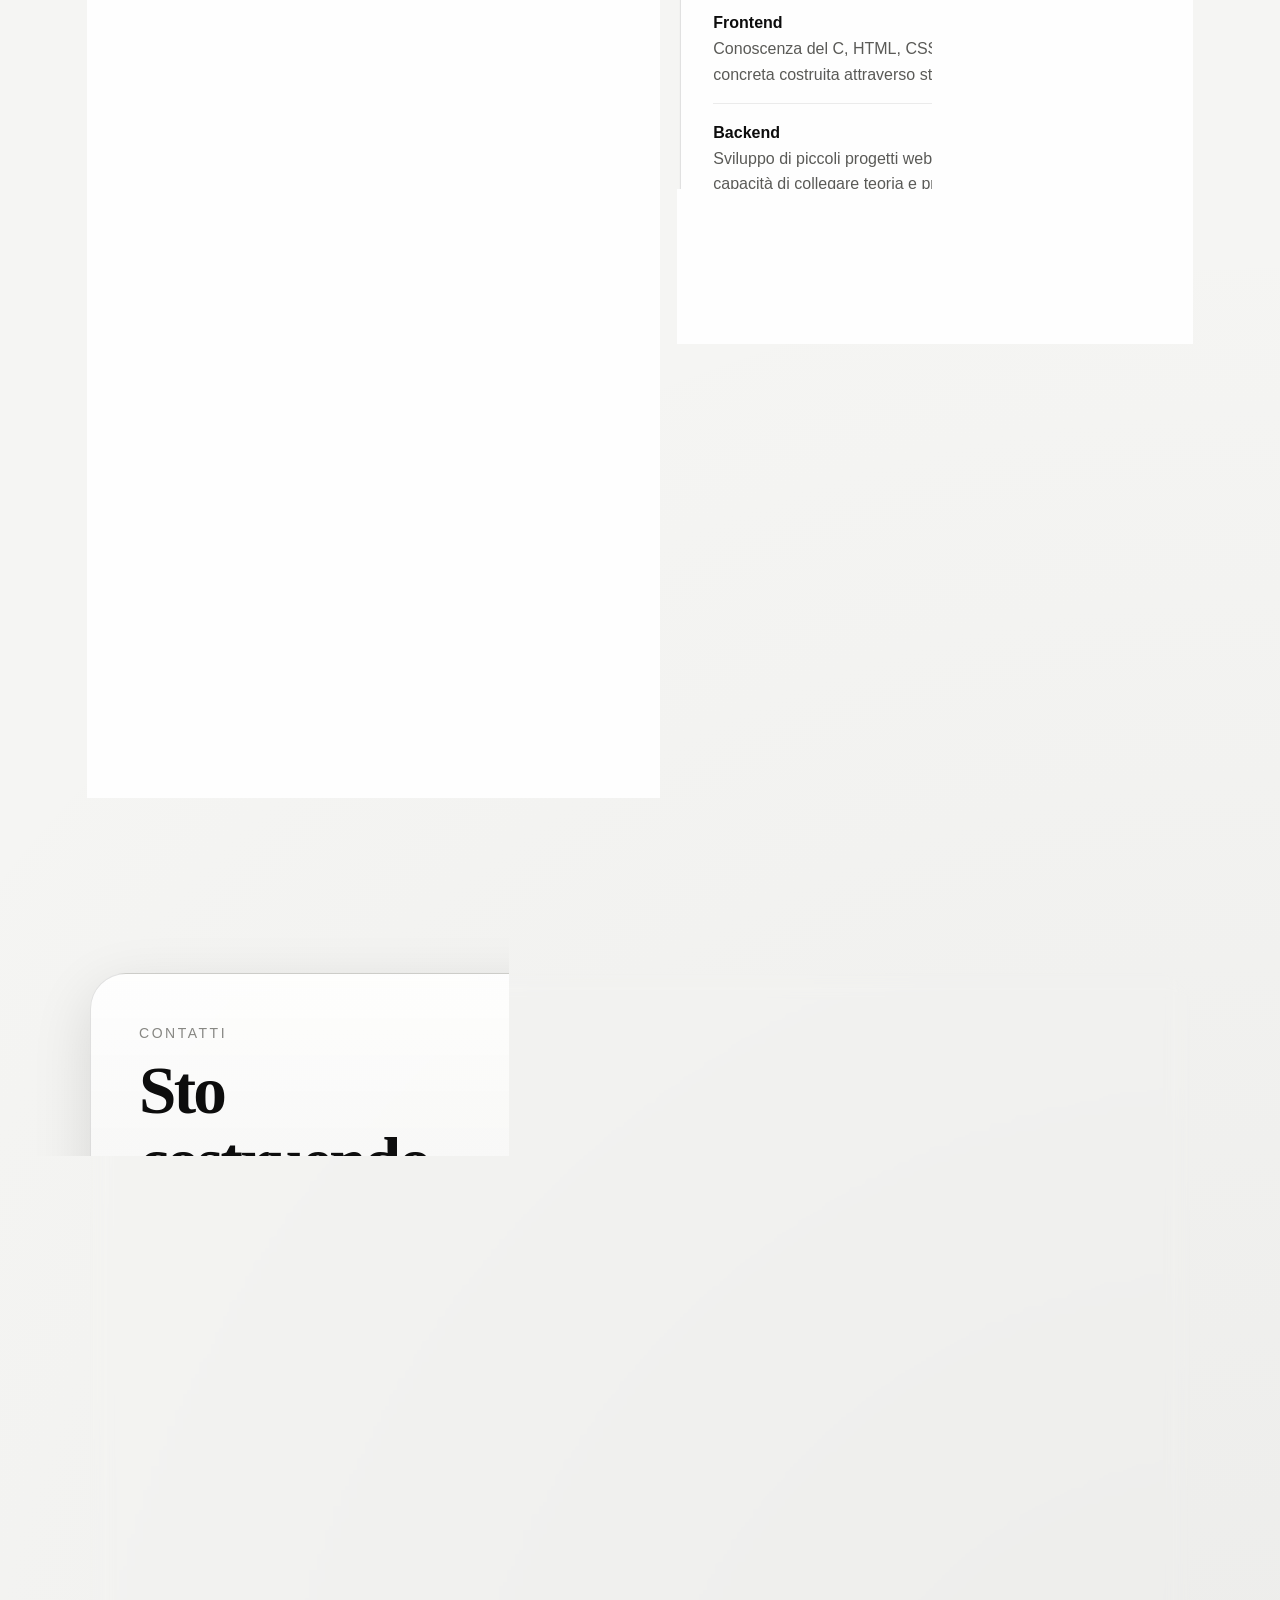
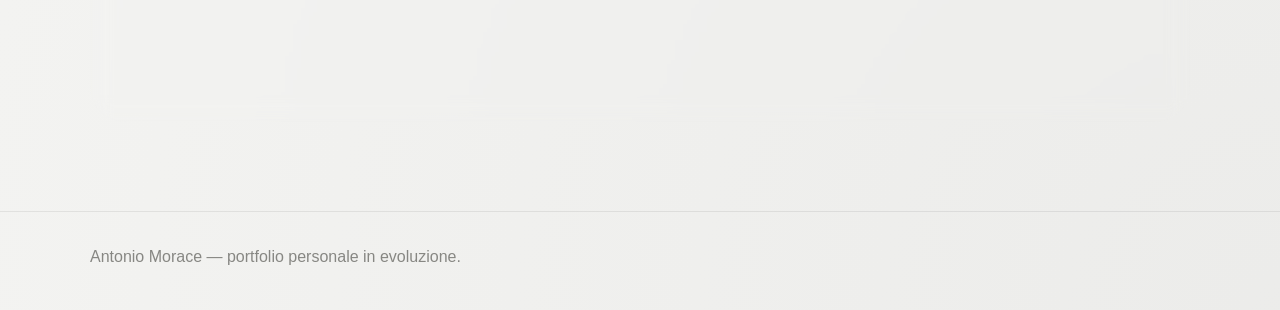
==== commit 590e177d: "Update email address in contact list" ====
--- a/index.html
+++ b/index.html
@@ -305,7 +305,7 @@
           <div class="contact-list" aria-label="Metodi di contatto">
             <a class="contact-link" href="mailto:antonio.morace@iclou.com">
               <span>Email</span>
-              <strong>antonio.morace@iclou.com</strong>
+              <strong>antonio.morace@icloud.com</strong>
             </a>
 
             <a class="contact-link" href="https://github.com/moris99311" target="_blank" rel="noopener noreferrer">
